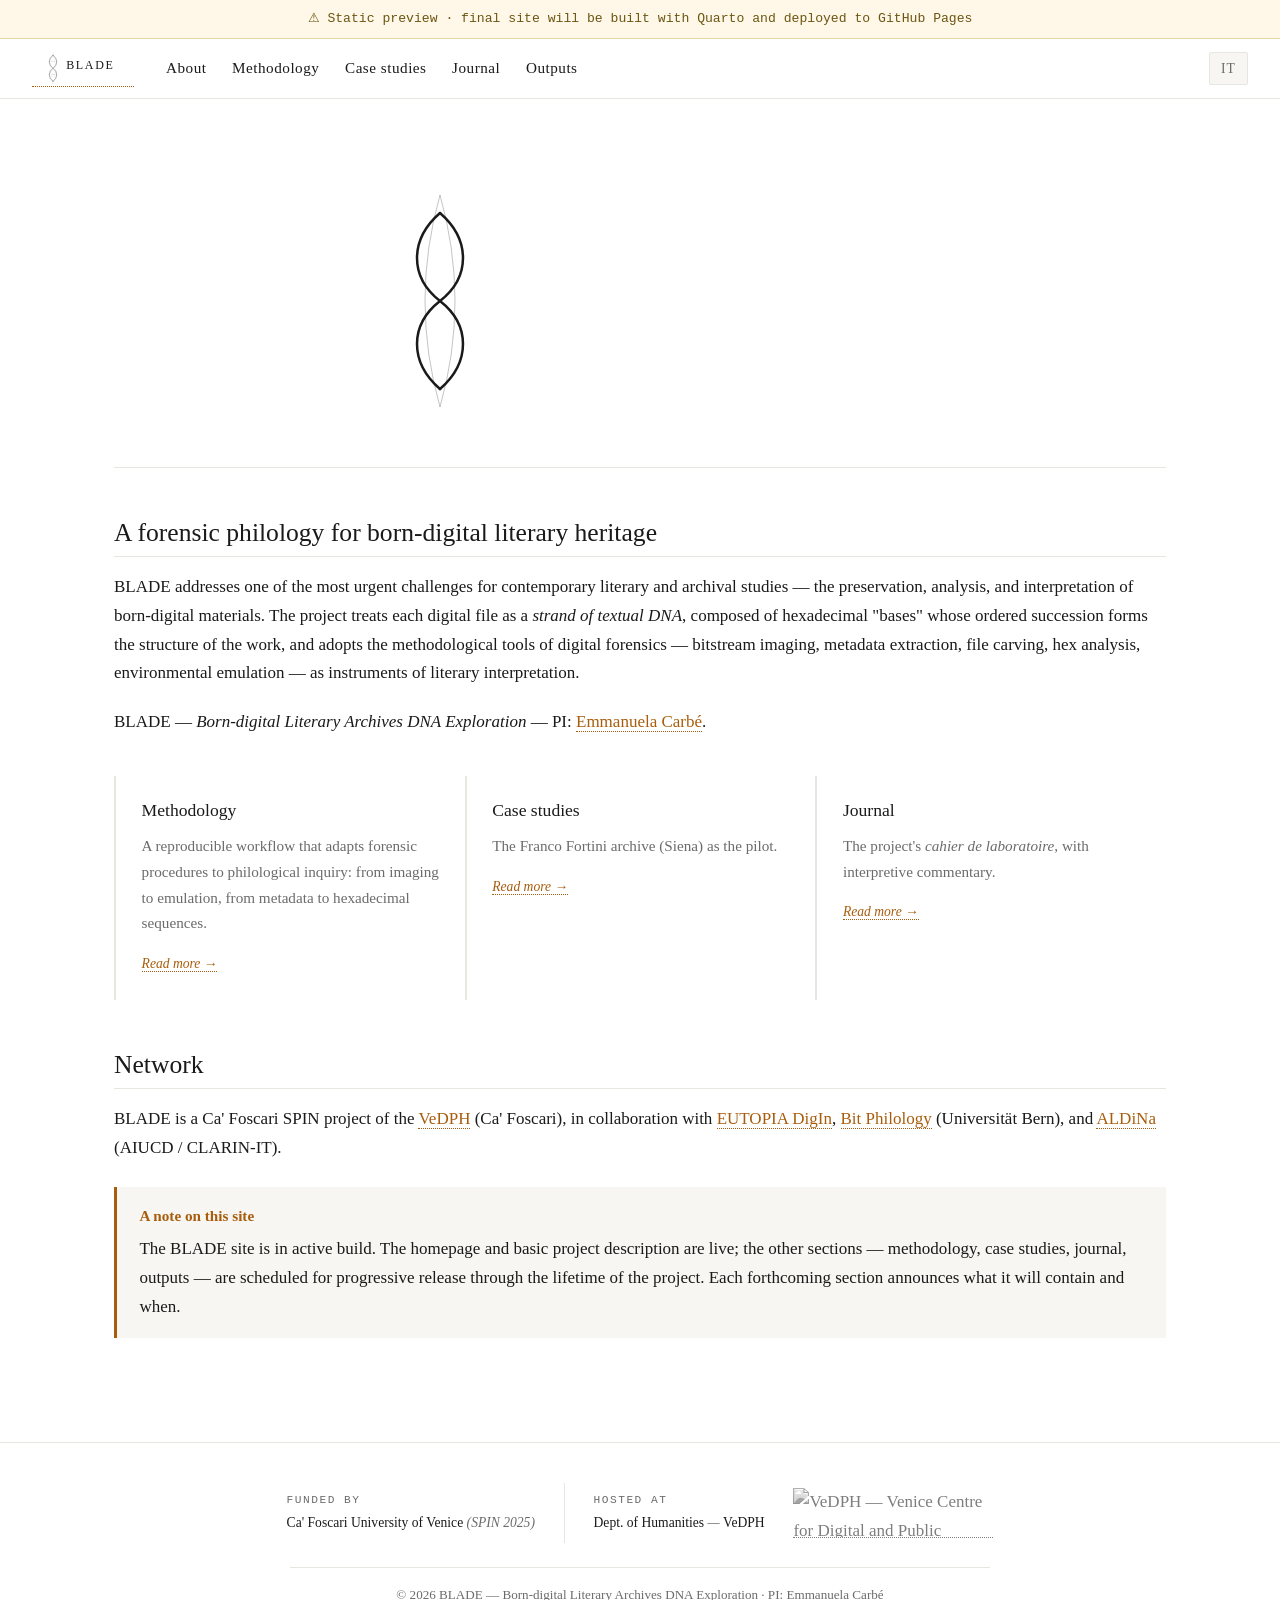
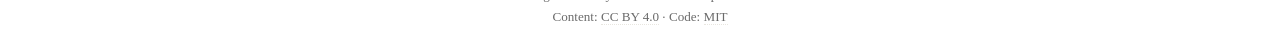
==== en/index.html @ 5c793089 "First Draft" ====
<!DOCTYPE html>
<html lang="en">
<head>
<meta charset="UTF-8">
<meta http-equiv="Cache-Control" content="no-cache, no-store, must-revalidate">
<meta name="viewport" content="width=device-width, initial-scale=1">
<title>BLADE</title>
<link rel="stylesheet" href="../assets/css/blade.css">
</head>
<body>

<div class="preview-banner">⚠ Static preview · final site will be built with Quarto and deployed to GitHub Pages</div>

<nav class="navbar">
  <a href="./index.html" class="navbar-brand" aria-label="BLADE home">
    <svg xmlns="http://www.w3.org/2000/svg" viewBox="0 0 680 240" role="img">
      <g transform="translate(60, 12)">
        <path d="M 80,4 Q 50,110 80,216 Q 110,110 80,4 Z" stroke="currentColor" stroke-width="0.8" fill="none" opacity="0.32"/>
        <path d="M 80,22 Q 105,42 105,67 Q 105,92 80,110 Q 55,128 55,153 Q 55,178 80,198" stroke="currentColor" stroke-width="2.5" fill="none" stroke-linecap="round"/>
        <path d="M 80,22 Q 55,42 55,67 Q 55,92 80,110 Q 105,128 105,153 Q 105,178 80,198" stroke="currentColor" stroke-width="2.5" fill="none" stroke-linecap="round"/>
        <line x1="55" y1="67" x2="64" y2="67" stroke="currentColor" stroke-width="1" opacity="0.55"/>
        <line x1="96" y1="67" x2="105" y2="67" stroke="currentColor" stroke-width="1" opacity="0.55"/>
        <line x1="55" y1="153" x2="64" y2="153" stroke="currentColor" stroke-width="1" opacity="0.55"/>
        <line x1="96" y1="153" x2="105" y2="153" stroke="currentColor" stroke-width="1" opacity="0.55"/>
        <text x="73" y="67" fill="#a85d0d" font-family="Georgia,serif" font-size="12" font-style="italic" text-anchor="middle" dominant-baseline="middle">A</text>
        <text x="87" y="67" fill="#a85d0d" font-family="Georgia,serif" font-size="12" font-style="italic" text-anchor="middle" dominant-baseline="middle">T</text>
        <text x="73" y="153" fill="#a85d0d" font-family="ui-monospace,monospace" font-size="11" text-anchor="middle" dominant-baseline="middle">1</text>
        <text x="87" y="153" fill="#a85d0d" font-family="ui-monospace,monospace" font-size="11" text-anchor="middle" dominant-baseline="middle">0</text>
      </g>
      <g transform="translate(228, 0)">
        <text x="0" y="128" fill="currentColor" font-family="Georgia,serif" font-size="80" font-weight="500" letter-spacing="11">BLADE</text>
      </g>
    </svg>
  </a>
  <div class="nav-links">
    <a href="./about/project.html">About</a>
    <a href="./methodology/workflow.html">Methodology</a>
    <a href="./case-studies/index.html">Case studies</a>
    <a href="./journal/index.html">Journal</a>
    <a href="./outputs/publications.html">Outputs</a>
  </div>
  <div class="nav-right">
    <a href="../it/index.html" class="lang-switch">IT</a>
  </div>
</nav>

<div class="container full">

<div class="hero">
<div class="hero-logo">
<svg xmlns="http://www.w3.org/2000/svg" viewBox="0 0 680 240" role="img">
<g transform="translate(60, 12)">
<path d="M 80,4 Q 50,110 80,216 Q 110,110 80,4 Z" stroke="currentColor" stroke-width="0.8" fill="none" opacity="0">
<animate attributeName="opacity" to="0.32" begin="0.2s" dur="0.7s" fill="freeze"/>
</path>
<path d="M 78,22 Q 78,42 78,67 Q 78,92 78,110 Q 78,128 78,153 Q 78,178 78,198" stroke="currentColor" stroke-width="2.5" fill="none" stroke-linecap="round" opacity="0">
<animate attributeName="opacity" to="1" begin="0.7s" dur="0.05s" fill="freeze"/>
<animate attributeName="d" values="M 78,22 Q 78,42 78,67 Q 78,92 78,110 Q 78,128 78,153 Q 78,178 78,198;M 80,22 Q 105,42 105,67 Q 105,92 80,110 Q 55,128 55,153 Q 55,178 80,198;M 80,22 Q 55,42 55,67 Q 55,92 80,110 Q 105,128 105,153 Q 105,178 80,198;M 80,22 Q 105,42 105,67 Q 105,92 80,110 Q 55,128 55,153 Q 55,178 80,198" keyTimes="0;0.4;0.72;1" calcMode="spline" keySplines="0.42 0 0.58 1;0.42 0 0.58 1;0.42 0 0.58 1" begin="0.7s" dur="1.95s" fill="freeze"/>
</path>
<path d="M 82,22 Q 82,42 82,67 Q 82,92 82,110 Q 82,128 82,153 Q 82,178 82,198" stroke="currentColor" stroke-width="2.5" fill="none" stroke-linecap="round" opacity="0">
<animate attributeName="opacity" to="1" begin="0.7s" dur="0.05s" fill="freeze"/>
<animate attributeName="d" values="M 82,22 Q 82,42 82,67 Q 82,92 82,110 Q 82,128 82,153 Q 82,178 82,198;M 80,22 Q 55,42 55,67 Q 55,92 80,110 Q 105,128 105,153 Q 105,178 80,198;M 80,22 Q 105,42 105,67 Q 105,92 80,110 Q 55,128 55,153 Q 55,178 80,198;M 80,22 Q 55,42 55,67 Q 55,92 80,110 Q 105,128 105,153 Q 105,178 80,198" keyTimes="0;0.4;0.72;1" calcMode="spline" keySplines="0.42 0 0.58 1;0.42 0 0.58 1;0.42 0 0.58 1" begin="0.7s" dur="1.95s" fill="freeze"/>
</path>
<line x1="55" y1="67" x2="64" y2="67" stroke="currentColor" stroke-width="1" opacity="0"><animate attributeName="opacity" to="0.55" begin="2.75s" dur="0.3s" fill="freeze"/></line>
<line x1="96" y1="67" x2="105" y2="67" stroke="currentColor" stroke-width="1" opacity="0"><animate attributeName="opacity" to="0.55" begin="2.75s" dur="0.3s" fill="freeze"/></line>
<line x1="55" y1="153" x2="64" y2="153" stroke="currentColor" stroke-width="1" opacity="0"><animate attributeName="opacity" to="0.55" begin="2.83s" dur="0.3s" fill="freeze"/></line>
<line x1="96" y1="153" x2="105" y2="153" stroke="currentColor" stroke-width="1" opacity="0"><animate attributeName="opacity" to="0.55" begin="2.83s" dur="0.3s" fill="freeze"/></line>
<text x="73" y="67" fill="#a85d0d" font-family="Georgia,serif" font-size="12" font-style="italic" text-anchor="middle" dominant-baseline="middle" opacity="0">A<animate attributeName="opacity" to="1" begin="2.83s" dur="0.3s" fill="freeze"/></text>
<text x="87" y="67" fill="#a85d0d" font-family="Georgia,serif" font-size="12" font-style="italic" text-anchor="middle" dominant-baseline="middle" opacity="0">T<animate attributeName="opacity" to="1" begin="2.95s" dur="0.3s" fill="freeze"/></text>
<text x="73" y="153" fill="#a85d0d" font-family="ui-monospace,monospace" font-size="11" text-anchor="middle" dominant-baseline="middle" opacity="0">1<animate attributeName="opacity" to="1" begin="3.05s" dur="0.3s" fill="freeze"/></text>
<text x="87" y="153" fill="#a85d0d" font-family="ui-monospace,monospace" font-size="11" text-anchor="middle" dominant-baseline="middle" opacity="0">0<animate attributeName="opacity" to="1" begin="3.17s" dur="0.3s" fill="freeze"/></text>
</g>
<g transform="translate(228, 0)">
<text x="0" y="128" fill="currentColor" font-family="Georgia,serif" font-size="80" font-weight="500" letter-spacing="11"><tspan opacity="0">B<animate attributeName="opacity" to="1" begin="3.35s" dur="0.22s" fill="freeze"/></tspan><tspan opacity="0">L<animate attributeName="opacity" to="1" begin="3.47s" dur="0.22s" fill="freeze"/></tspan><tspan opacity="0">A<animate attributeName="opacity" to="1" begin="3.59s" dur="0.22s" fill="freeze"/></tspan><tspan opacity="0">D<animate attributeName="opacity" to="1" begin="3.71s" dur="0.22s" fill="freeze"/></tspan><tspan opacity="0">E<animate attributeName="opacity" to="1" begin="3.83s" dur="0.22s" fill="freeze"/></tspan></text>
<line x1="4" y1="150" x2="404" y2="150" stroke="#a85d0d" stroke-width="0.6" opacity="0"><animate attributeName="opacity" to="1" begin="4s" dur="0.4s" fill="freeze"/></line>
<text x="4" y="172" fill="currentColor" font-family="Georgia,serif" font-size="13.5" font-style="italic" letter-spacing="2" opacity="0">Born-digital Literary Archives DNA Exploration<animate attributeName="opacity" to="1" begin="4.2s" dur="0.4s" fill="freeze"/></text>
</g>
</svg>
</div>
</div>

<h2>A forensic philology for born-digital literary heritage</h2>

<p>BLADE addresses one of the most urgent challenges for contemporary literary and archival studies — the preservation, analysis, and interpretation of born-digital materials. The project treats each digital file as a <em>strand of textual DNA</em>, composed of hexadecimal "bases" whose ordered succession forms the structure of the work, and adopts the methodological tools of digital forensics — bitstream imaging, metadata extraction, file carving, hex analysis, environmental emulation — as instruments of literary interpretation.</p>

<p>BLADE — <em>Born-digital Literary Archives DNA Exploration</em> — PI: <a href="https://www.unive.it/data/people/28978558/curriculum">Emmanuela Carbé</a>.</p>

<div class="grid">
<div class="grid-card"><h3>Methodology</h3><p>A reproducible workflow that adapts forensic procedures to philological inquiry: from imaging to emulation, from metadata to hexadecimal sequences.</p><a class="arrow" href="methodology/workflow.html">Read more →</a></div>
<div class="grid-card"><h3>Case studies</h3><p>The Franco Fortini archive (Siena) as the pilot.</p><a class="arrow" href="case-studies/index.html">Read more →</a></div>
<div class="grid-card"><h3>Journal</h3><p>The project's <em>cahier de laboratoire</em>, with interpretive commentary.</p><a class="arrow" href="journal/index.html">Read more →</a></div>
</div>

<h2>Network</h2>

<p>BLADE is a Ca' Foscari SPIN project of the <a href="https://www.unive.it/vedph">VeDPH</a> (Ca' Foscari), in collaboration with <a href="https://eutopia-university.eu/">EUTOPIA DigIn</a>, <a href="https://www.unibe.ch/">Bit Philology</a> (Universität Bern), and <a href="https://aiucd.it/">ALDiNa</a> (AIUCD / CLARIN-IT).</p>

<div class="callout">
<div class="callout-title">A note on this site</div>
The BLADE site is in active build. The homepage and basic project description are live; the other sections — methodology, case studies, journal, outputs — are scheduled for progressive release through the lifetime of the project. Each forthcoming section announces what it will contain and when.
</div>

</div>

<footer class="footer-institutional">
  <div class="footer-affiliation">
    <div class="footer-affiliation-text">
      <span class="label">Funded by</span>
      <strong>Ca' Foscari University of Venice</strong> <em>(SPIN 2025)</em>
    </div>
    <div class="footer-affiliation-divider"></div>
    <div class="footer-affiliation-text">
      <span class="label">Hosted at</span>
      <a href="https://www.unive.it/pag/27720/" target="_blank" rel="noopener" style="color: inherit; border: none; text-decoration: none;"><strong>Dept. of Humanities</strong></a> <em>—</em> <a href="https://www.unive.it/vedph" target="_blank" rel="noopener" style="color: inherit; border: none; text-decoration: none;"><strong>VeDPH</strong></a>
    </div>
    <a href="https://www.unive.it/vedph" class="footer-vedph-logo" aria-label="VeDPH" target="_blank" rel="noopener">
      <img src="https://www.unive.it/pag/fileadmin/user_upload/centri/VeDPH/img/grafica/VeDPH_logo.png" alt="VeDPH — Venice Centre for Digital and Public Humanities" />
    </a>
  </div>
  <div class="footer-meta">
    © 2026 BLADE — Born-digital Literary Archives DNA Exploration · PI: Emmanuela Carbé<br>
    Content: <a href="https://creativecommons.org/licenses/by/4.0/">CC BY 4.0</a> · Code: <a href="https://opensource.org/licenses/MIT">MIT</a>
  </div>
</footer>
</body>
</html>
---- assets/css/blade.css ----
:root {
  --blade-ink: #1a1a1a;
  --blade-paper: #ffffff;
  --blade-amber: #a85d0d;
  --blade-rule: #e8e6e0;
  --blade-muted: #6b6b6b;
  --blade-soft: #f7f6f3;
}

* { box-sizing: border-box; }
html { scroll-behavior: smooth; }

body {
  margin: 0;
  font-family: Georgia, "Iowan Old Style", serif;
  background: var(--blade-paper);
  color: var(--blade-ink);
  line-height: 1.7;
  font-size: 17px;
}

/* ---------- Navbar ---------- */
.navbar {
  background: var(--blade-paper);
  border-bottom: 1px solid var(--blade-rule);
  position: sticky; top: 0; z-index: 100;
  padding: 0.7rem 2rem;
  display: flex; align-items: center; gap: 2rem;
}

.navbar-brand { display: flex; align-items: center; height: 36px; }
.navbar-brand svg { height: 36px; width: auto; color: var(--blade-ink); }

.nav-links { display: flex; gap: 1.6rem; align-items: center; flex: 1; }

.nav-links a {
  color: var(--blade-ink); text-decoration: none;
  font-size: 0.95rem; letter-spacing: 0.5px;
  padding: 0.3rem 0;
  border-bottom: 1px solid transparent;
  transition: border-color 0.15s, color 0.15s;
}

.nav-links a:hover, .nav-links a.active {
  color: var(--blade-amber);
  border-bottom-color: var(--blade-amber);
}

.nav-right { display: flex; gap: 1.2rem; align-items: center; }
.nav-right a {
  color: var(--blade-muted); text-decoration: none; font-size: 0.9rem;
}
.nav-right a:hover { color: var(--blade-amber); }

.lang-switch {
  background: var(--blade-soft); padding: 0.25rem 0.7rem;
  border-radius: 2px; font-size: 0.85rem !important;
  letter-spacing: 1px; border: 1px solid var(--blade-rule);
}

/* ---------- Page container ---------- */
.container { max-width: 820px; margin: 0 auto; padding: 2.5rem 1.5rem 5rem; }
.container.full { max-width: 1100px; }

/* ---------- Hero ---------- */
.hero {
  display: flex; align-items: center; justify-content: center;
  min-height: 280px; margin: 1rem auto 3rem;
  padding: 1.5rem 1rem 3rem;
  border-bottom: 1px solid var(--blade-rule);
}

.hero-logo { width: 100%; max-width: 680px; color: var(--blade-ink); }
.hero-logo svg { width: 100%; height: auto; display: block; }

/* ---------- Typography ---------- */
h1, h2, h3, h4 {
  font-family: Georgia, "Iowan Old Style", serif;
  font-weight: 500; color: var(--blade-ink); line-height: 1.3;
}

h1 { font-size: 2.4rem; letter-spacing: 0.5px; margin: 0 0 0.4rem; }

h1 + .subtitle {
  font-style: italic; color: var(--blade-muted);
  font-size: 1.2rem; margin: 0 0 0.6rem;
}

.subtitle + .meta, h1 + .meta {
  font-family: "JetBrains Mono", ui-monospace, monospace;
  font-size: 0.78rem; color: var(--blade-muted);
  letter-spacing: 1.5px; text-transform: uppercase;
  margin: 0 0 2.5rem; padding-bottom: 1.5rem;
  border-bottom: 1px solid var(--blade-rule);
}

h2 {
  font-size: 1.6rem; margin: 3rem 0 1rem;
  padding-bottom: 0.4rem; border-bottom: 1px solid var(--blade-rule);
}

h3 { font-size: 1.2rem; margin: 2rem 0 0.6rem; }

p { margin: 0 0 1.2rem; }

a {
  color: var(--blade-amber); text-decoration: none;
  border-bottom: 1px dotted var(--blade-amber);
}

a:hover { border-bottom-style: solid; }

blockquote {
  margin: 1.5rem 0; padding: 0.5rem 0 0.5rem 1.5rem;
  border-left: 3px solid var(--blade-amber);
  color: var(--blade-muted); font-style: italic;
}

ul, ol { margin: 0 0 1.2rem; padding-left: 1.5rem; }
li { margin: 0.3rem 0; }

code {
  font-family: "JetBrains Mono", ui-monospace, Menlo, Consolas, monospace;
  font-size: 0.9em; background: rgba(168, 93, 13, 0.08);
  padding: 1px 5px; border-radius: 2px;
}

/* ---------- Callouts ---------- */
.callout {
  margin: 1.5rem 0; padding: 1rem 1.4rem;
  border-left: 3px solid var(--blade-amber);
  background: var(--blade-soft);
}

.callout-title {
  font-weight: 600; color: var(--blade-amber);
  margin-bottom: 0.4rem; font-size: 0.95rem;
}

/* ---------- Grid (homepage cards) ---------- */
.grid {
  display: grid;
  grid-template-columns: repeat(auto-fit, minmax(220px, 1fr));
  gap: 0; margin: 2.5rem 0;
}

.grid-card {
  padding: 1.4rem 1.6rem;
  border-left: 2px solid var(--blade-rule);
  transition: border-color 0.2s, background 0.2s;
}

.grid-card:hover {
  border-left-color: var(--blade-amber);
  background: var(--blade-soft);
}

.grid-card h3 { margin: 0 0 0.7rem; font-size: 1.1rem; }
.grid-card p { font-size: 0.95rem; color: var(--blade-muted); margin-bottom: 0.8rem; }
.grid-card .arrow { font-size: 0.85rem; font-style: italic; }

/* ---------- Tables ---------- */
table {
  width: 100%; border-collapse: collapse;
  margin: 1.5rem 0; font-size: 0.95rem;
}

th, td { padding: 0.6rem 0.8rem; text-align: left; border-bottom: 1px solid var(--blade-rule); }

th {
  font-family: "JetBrains Mono", monospace;
  font-size: 0.78rem; text-transform: uppercase;
  letter-spacing: 1px; color: var(--blade-muted);
  font-weight: 500;
}

/* ---------- Forthcoming pages — dedicated style ---------- */
.forthcoming {
  margin: 4rem auto;
  max-width: 600px;
  text-align: center;
  padding: 3rem 2rem;
}

.forthcoming-badge {
  display: inline-block;
  font-family: "JetBrains Mono", ui-monospace, monospace;
  font-size: 0.72rem;
  letter-spacing: 3px;
  text-transform: uppercase;
  background: var(--blade-soft);
  border: 1px solid var(--blade-amber);
  color: var(--blade-amber);
  padding: 5px 14px;
  border-radius: 2px;
  margin-bottom: 1.8rem;
}

.forthcoming h1 {
  font-size: 2.2rem;
  font-style: italic;
  font-weight: 400;
  margin-bottom: 0.5rem;
}

.forthcoming .deck {
  font-size: 1.1rem;
  color: var(--blade-muted);
  font-style: italic;
  margin-bottom: 2.5rem;
}

.forthcoming-content {
  text-align: left;
  font-size: 1rem;
  border-top: 1px solid var(--blade-rule);
  padding-top: 2rem;
}

.forthcoming-content h2 {
  font-size: 0.78rem;
  text-transform: uppercase;
  letter-spacing: 2px;
  color: var(--blade-muted);
  border-bottom: none;
  padding-bottom: 0;
  margin: 2rem 0 0.8rem;
  font-family: "JetBrains Mono", ui-monospace, monospace;
  font-weight: 500;
}

.forthcoming-content ul {
  list-style: none;
  padding-left: 0;
}

.forthcoming-content li {
  padding: 0.5rem 0;
  padding-left: 1.3rem;
  position: relative;
  color: var(--blade-ink);
}

.forthcoming-content li::before {
  content: "→";
  position: absolute;
  left: 0;
  color: var(--blade-amber);
}

.forthcoming-meta {
  margin-top: 2.5rem;
  font-family: "JetBrains Mono", ui-monospace, monospace;
  font-size: 0.78rem;
  color: var(--blade-muted);
  letter-spacing: 1.5px;
}

/* ---------- Footer ---------- */
.footer-institutional {
  background: var(--blade-paper);
  border-top: 1px solid var(--blade-rule);
  padding: 2.5rem 2rem 1.5rem;
  display: flex;
  flex-direction: column;
  align-items: center;
  gap: 1.5rem;
}

.footer-affiliation {
  display: flex;
  align-items: center;
  gap: 1.8rem;
  flex-wrap: wrap;
  justify-content: center;
}

.footer-affiliation-text {
  text-align: left;
  font-size: 0.85rem;
  color: var(--blade-ink);
  line-height: 1.7;
}

.footer-affiliation-text .label {
  font-family: "JetBrains Mono", monospace;
  font-size: 0.7rem;
  text-transform: uppercase;
  letter-spacing: 1.5px;
  color: var(--blade-muted);
  display: block;
  margin-bottom: 0.1rem;
}

.footer-affiliation-text strong { font-weight: 500; }
.footer-affiliation-text em { font-style: italic; color: var(--blade-muted); }

.footer-affiliation-divider {
  width: 1px;
  height: 60px;
  background: var(--blade-rule);
}

.footer-vedph-logo {
  display: flex;
  align-items: center;
  height: 50px;
  filter: grayscale(100%);
  opacity: 0.85;
  transition: opacity 0.2s, filter 0.2s;
}

.footer-vedph-logo:hover {
  opacity: 1;
  filter: grayscale(0%);
}

.footer-vedph-logo img {
  height: 100%;
  width: auto;
  max-width: 200px;
  object-fit: contain;
}

.footer-meta {
  text-align: center;
  font-size: 0.82rem;
  color: var(--blade-muted);
  padding-top: 1rem;
  border-top: 1px solid var(--blade-rule);
  width: 100%;
  max-width: 700px;
}

.footer-meta a {
  color: var(--blade-muted);
  border-bottom: 1px dotted var(--blade-rule);
}

.preview-banner {
  background: #fff8e8; border-bottom: 1px solid #e8d6a3;
  padding: 0.5rem 1rem; font-size: 0.82rem;
  color: #6b5511; text-align: center;
  font-family: "JetBrains Mono", monospace;
}

@media (max-width: 600px) {
  .footer-affiliation { flex-direction: column; gap: 1rem; }
  .footer-affiliation-divider { width: 60px; height: 1px; }
}

@media (max-width: 768px) {
  .navbar { flex-wrap: wrap; gap: 0.8rem; padding: 0.7rem 1rem; }
  .nav-links { flex-wrap: wrap; gap: 0.8rem; width: 100%; }
  h1 { font-size: 1.8rem; }
  .container { padding: 1.5rem 1rem 3rem; }
}
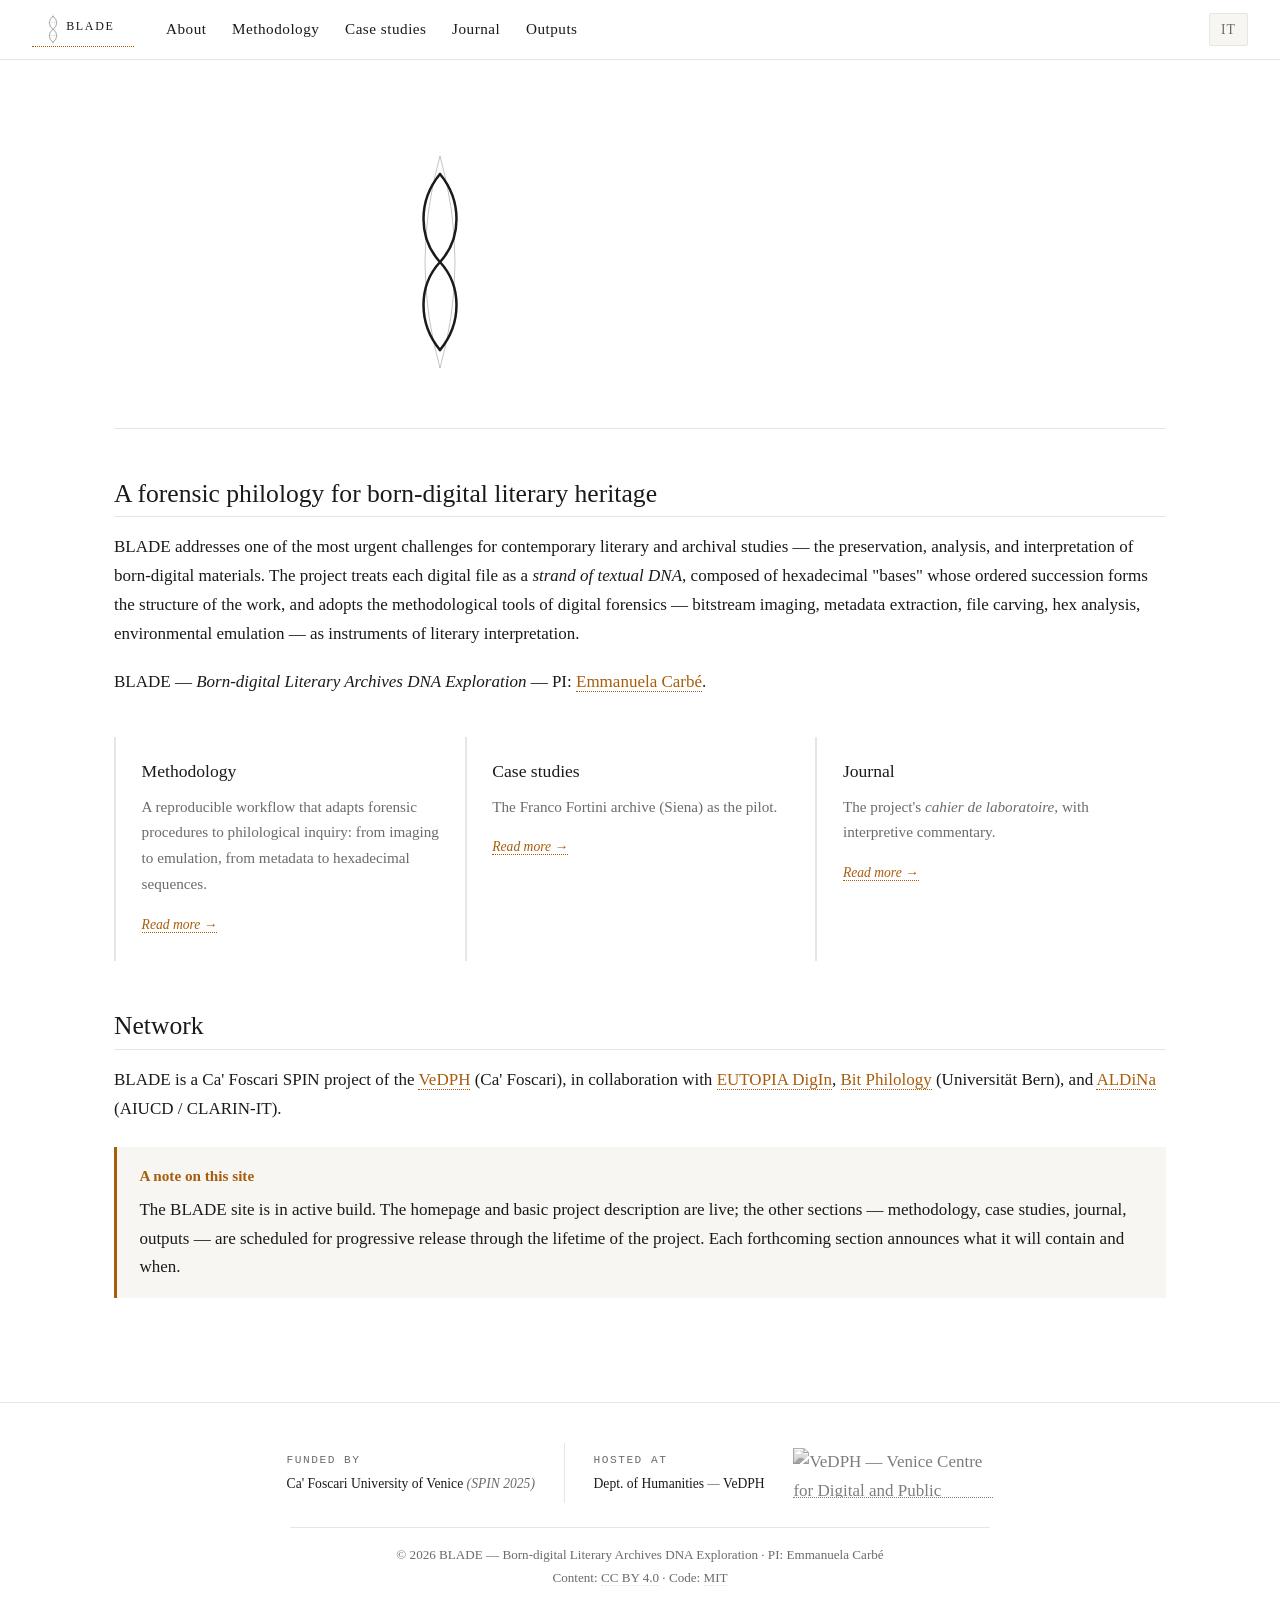
==== commit f6ac38d8: "Add files via upload" ====
--- a/en/index.html
+++ b/en/index.html
@@ -8,8 +8,6 @@
 <link rel="stylesheet" href="../assets/css/blade.css">
 </head>
 <body>
-
-<div class="preview-banner">⚠ Static preview · final site will be built with Quarto and deployed to GitHub Pages</div>
 
 <nav class="navbar">
   <a href="./index.html" class="navbar-brand" aria-label="BLADE home">
--- a/assets/css/blade.css
+++ b/assets/css/blade.css
@@ -337,13 +337,6 @@
   border-bottom: 1px dotted var(--blade-rule);
 }
 
-.preview-banner {
-  background: #fff8e8; border-bottom: 1px solid #e8d6a3;
-  padding: 0.5rem 1rem; font-size: 0.82rem;
-  color: #6b5511; text-align: center;
-  font-family: "JetBrains Mono", monospace;
-}
-
 @media (max-width: 600px) {
   .footer-affiliation { flex-direction: column; gap: 1rem; }
   .footer-affiliation-divider { width: 60px; height: 1px; }
